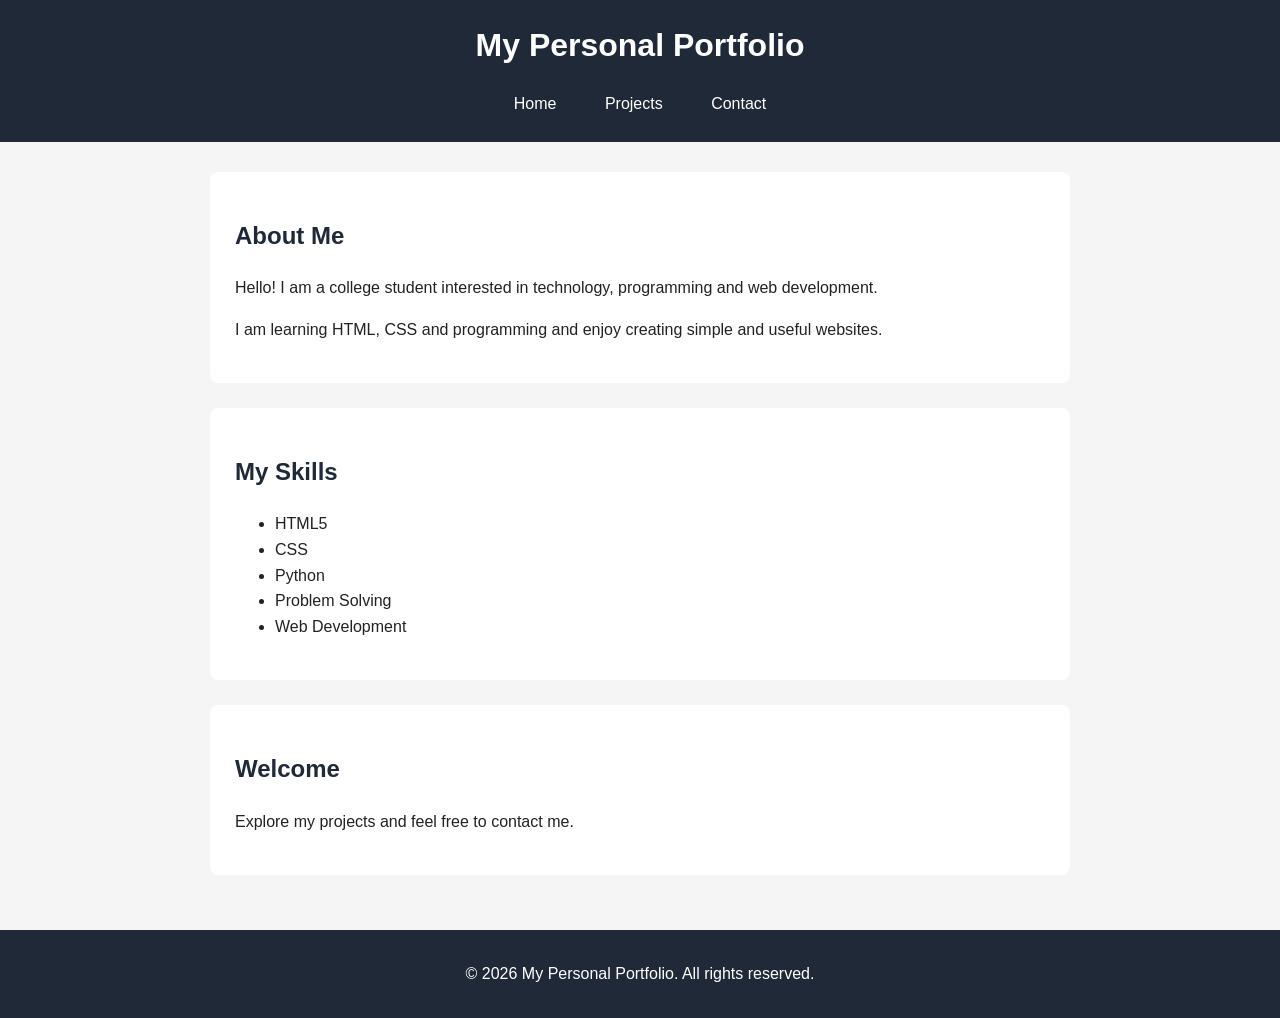
==== index.html @ 2b4502a0 "Add files via upload" ====
<!DOCTYPE html>
<html lang="en">

<head>
    <meta charset="UTF-8">
    <meta name="viewport" content="width=device-width, initial-scale=1.0">

    <title>My Portfolio | Home</title>
    <meta name="description" content="Personal portfolio website showcasing my skills, projects and contact information.">
    <meta name="author" content="Rashmika">

    <link rel="stylesheet" href="style.css">
</head>

<body>

    <header>
        <h1>My Personal Portfolio</h1>

        <nav aria-label="Main navigation">
            <ul>
                <li><a href="index.html" aria-current="page">Home</a></li>
                <li><a href="projects.html">Projects</a></li>
                <li><a href="contact.html">Contact</a></li>
            </ul>
        </nav>
    </header>

    <main>

        <section id="about">
            <h2>About Me</h2>

            <p>
                Hello! I am a college student interested in technology,
                programming and web development.
            </p>

            <p>
                I am learning HTML, CSS and programming and enjoy
                creating simple and useful websites.
            </p>
        </section>

        <section id="skills">
            <h2>My Skills</h2>

            <ul>
                <li>HTML5</li>
                <li>CSS</li>
                <li>Python</li>
                <li>Problem Solving</li>
                <li>Web Development</li>
            </ul>
        </section>

        <section id="welcome">
            <h2>Welcome</h2>

            <p>
                Explore my projects and feel free to contact me.
            </p>
        </section>

    </main>

    <footer>
        <p>&copy; 2026 My Personal Portfolio. All rights reserved.</p>
    </footer>

</body>
</html>
---- style.css ----
/* General styling */

* {
    box-sizing: border-box;
}

html {
    scroll-behavior: smooth;
}

body {
    font-family: Arial, sans-serif;
    line-height: 1.6;
    margin: 0;
    background-color: #f5f5f5;
    color: #222;
}

/* Header */

header {
    background-color: #1f2937;
    color: white;
    padding: 20px;
    text-align: center;
}

header h1 {
    margin: 0 0 15px;
}

/* Navigation */

nav ul {
    list-style: none;
    padding: 0;
    margin: 0;
}

nav li {
    display: inline-block;
    margin: 5px 10px;
}

nav a {
    color: white;
    text-decoration: none;
    padding: 8px 12px;
}

nav a:hover,
nav a:focus {
    text-decoration: underline;
}

/* Main content */

main {
    max-width: 900px;
    margin: auto;
    padding: 30px 20px;
}

section {
    background-color: white;
    padding: 25px;
    margin-bottom: 25px;
    border-radius: 8px;
}

h2 {
    color: #1f2937;
}

article {
    border-left: 4px solid #1f2937;
    padding: 10px 20px;
    margin: 20px 0;
}

/* Form */

form {
    max-width: 600px;
}

label {
    display: block;
    font-weight: bold;
    margin-bottom: 5px;
}

input,
textarea {
    width: 100%;
    padding: 10px;
    border: 1px solid #777;
    border-radius: 4px;
    font-size: 16px;
}

textarea {
    resize: vertical;
}

button {
    background-color: #1f2937;
    color: white;
    padding: 12px 20px;
    border: none;
    border-radius: 5px;
    cursor: pointer;
    font-size: 16px;
}

button:hover,
button:focus {
    background-color: #374151;
}

/* Keyboard accessibility */

a:focus,
input:focus,
textarea:focus,
button:focus {
    outline: 3px solid #f59e0b;
    outline-offset: 2px;
}

/* Footer */

footer {
    background-color: #1f2937;
    color: white;
    text-align: center;
    padding: 15px;
}
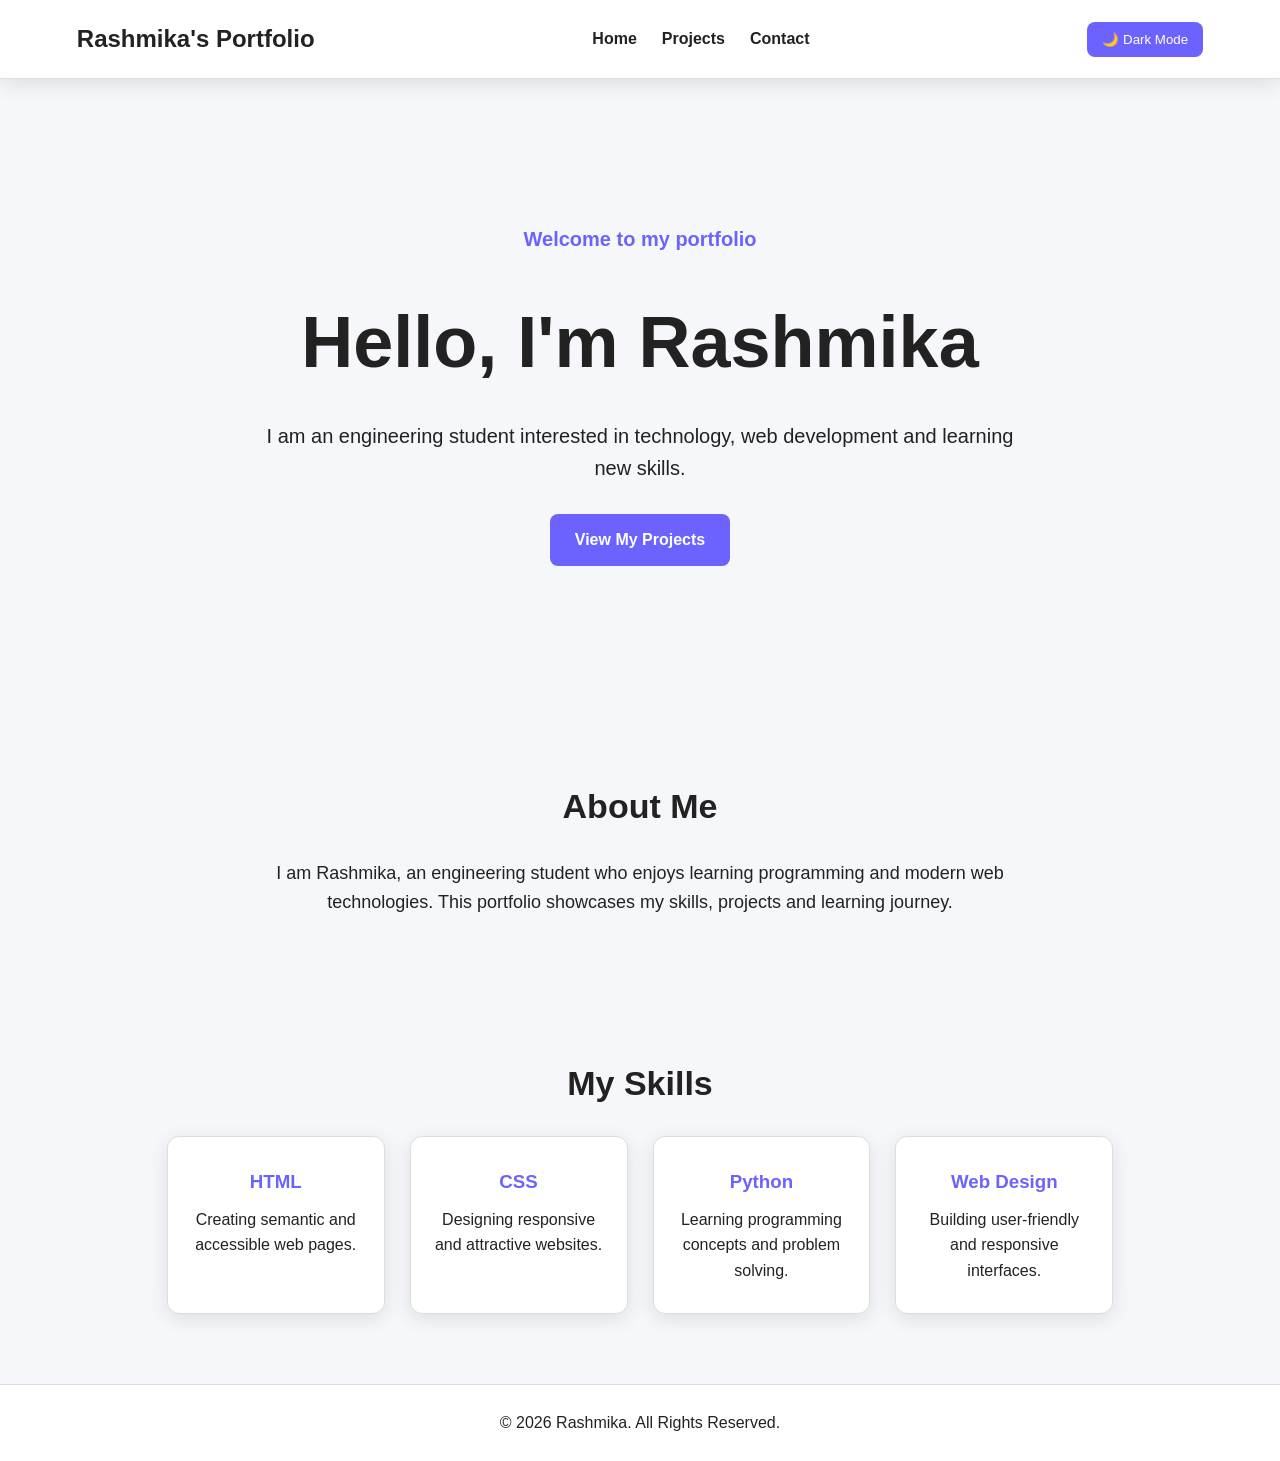
==== commit 2f2cc56a: "Add files via upload" ====
--- a/index.html
+++ b/index.html
@@ -6,7 +6,10 @@
     <meta name="viewport" content="width=device-width, initial-scale=1.0">
 
     <title>My Portfolio | Home</title>
-    <meta name="description" content="Personal portfolio website showcasing my skills, projects and contact information.">
+
+    <meta name="description"
+        content="Personal portfolio website showcasing Rashmika's skills, projects and contact information.">
+
     <meta name="author" content="Rashmika">
 
     <link rel="stylesheet" href="style.css">
@@ -14,8 +17,9 @@
 
 <body>
 
-    <header>
-        <h1>My Personal Portfolio</h1>
+    <header class="navbar">
+
+        <h1>Rashmika's Portfolio</h1>
 
         <nav aria-label="Main navigation">
             <ul>
@@ -24,49 +28,72 @@
                 <li><a href="contact.html">Contact</a></li>
             </ul>
         </nav>
+
+        <button id="themeToggle" type="button">🌙 Dark Mode</button>
+
     </header>
 
     <main>
 
-        <section id="about">
+        <section class="hero">
+            <div class="hero-content">
+                <p class="tagline">Welcome to my portfolio</p>
+
+                <h2>Hello, I'm Rashmika</h2>
+
+                <p>
+                    I am an engineering student interested in technology,
+                    web development and learning new skills.
+                </p>
+
+                <a class="button" href="projects.html">View My Projects</a>
+            </div>
+        </section>
+
+        <section class="about section">
             <h2>About Me</h2>
 
             <p>
-                Hello! I am a college student interested in technology,
-                programming and web development.
-            </p>
-
-            <p>
-                I am learning HTML, CSS and programming and enjoy
-                creating simple and useful websites.
+                I am Rashmika, an engineering student who enjoys learning
+                programming and modern web technologies. This portfolio
+                showcases my skills, projects and learning journey.
             </p>
         </section>
 
-        <section id="skills">
+        <section class="skills section">
             <h2>My Skills</h2>
 
-            <ul>
-                <li>HTML5</li>
-                <li>CSS</li>
-                <li>Python</li>
-                <li>Problem Solving</li>
-                <li>Web Development</li>
-            </ul>
-        </section>
+            <div class="skills-grid">
+                <article class="skill-card">
+                    <h3>HTML</h3>
+                    <p>Creating semantic and accessible web pages.</p>
+                </article>
 
-        <section id="welcome">
-            <h2>Welcome</h2>
+                <article class="skill-card">
+                    <h3>CSS</h3>
+                    <p>Designing responsive and attractive websites.</p>
+                </article>
 
-            <p>
-                Explore my projects and feel free to contact me.
-            </p>
+                <article class="skill-card">
+                    <h3>Python</h3>
+                    <p>Learning programming concepts and problem solving.</p>
+                </article>
+
+                <article class="skill-card">
+                    <h3>Web Design</h3>
+                    <p>Building user-friendly and responsive interfaces.</p>
+                </article>
+            </div>
         </section>
 
     </main>
 
     <footer>
-        <p>&copy; 2026 My Personal Portfolio. All rights reserved.</p>
+        <p>&copy; 2026 Rashmika. All Rights Reserved.</p>
     </footer>
 
+    <script src="script.js"></script>
+
 </body>
+
 </html>
--- a/style.css
+++ b/style.css
@@ -1,6 +1,26 @@
-/* General styling */
+:root {
+    --background: #f5f7fb;
+    --surface: #ffffff;
+    --text: #222222;
+    --primary: #6c63ff;
+    --secondary: #4f46e5;
+    --border: #dddddd;
+    --shadow: 0 5px 20px rgba(0, 0, 0, 0.1);
+}
+
+.dark-mode {
+    --background: #121212;
+    --surface: #1e1e1e;
+    --text: #f5f5f5;
+    --primary: #8b85ff;
+    --secondary: #6c63ff;
+    --border: #444444;
+    --shadow: 0 5px 20px rgba(0, 0, 0, 0.4);
+}
 
 * {
+    margin: 0;
+    padding: 0;
     box-sizing: border-box;
 }
 
@@ -10,129 +30,300 @@
 
 body {
     font-family: Arial, sans-serif;
+    background: var(--background);
+    color: var(--text);
     line-height: 1.6;
-    margin: 0;
-    background-color: #f5f5f5;
-    color: #222;
-}
-
-/* Header */
-
-header {
-    background-color: #1f2937;
+    transition: background 0.3s ease, color 0.3s ease;
+}
+
+/* Flexbox navigation */
+
+.navbar {
+    display: flex;
+    justify-content: space-between;
+    align-items: center;
+    gap: 20px;
+    padding: 20px 6%;
+    background: var(--surface);
+    border-bottom: 1px solid var(--border);
+    box-shadow: var(--shadow);
+    position: sticky;
+    top: 0;
+    z-index: 1000;
+}
+
+.navbar h1 {
+    font-size: 24px;
+}
+
+nav ul {
+    display: flex;
+    list-style: none;
+    gap: 25px;
+}
+
+nav a {
+    color: var(--text);
+    text-decoration: none;
+    font-weight: bold;
+}
+
+nav a:hover {
+    color: var(--primary);
+}
+
+/* Dark mode button */
+
+#themeToggle {
+    border: none;
+    background: var(--primary);
     color: white;
-    padding: 20px;
-    text-align: center;
-}
-
-header h1 {
-    margin: 0 0 15px;
-}
-
-/* Navigation */
-
-nav ul {
-    list-style: none;
-    padding: 0;
-    margin: 0;
-}
-
-nav li {
+    padding: 10px 15px;
+    border-radius: 8px;
+    cursor: pointer;
+}
+
+#themeToggle:hover {
+    background: var(--secondary);
+}
+
+/* Hero section */
+
+.hero {
+    min-height: 70vh;
+    display: flex;
+    justify-content: center;
+    align-items: center;
+    text-align: center;
+    padding: 60px 6%;
+}
+
+.hero-content {
+    max-width: 750px;
+}
+
+.tagline {
+    color: var(--primary);
+    font-weight: bold;
+    font-size: 18px;
+    margin-bottom: 10px;
+}
+
+.hero h2 {
+    font-size: clamp(40px, 7vw, 72px);
+    margin-bottom: 20px;
+}
+
+.hero p {
+    font-size: 20px;
+    margin-bottom: 30px;
+}
+
+/* Buttons */
+
+.button {
     display: inline-block;
-    margin: 5px 10px;
-}
-
-nav a {
+    background: var(--primary);
     color: white;
+    padding: 13px 25px;
+    border-radius: 8px;
     text-decoration: none;
-    padding: 8px 12px;
-}
-
-nav a:hover,
-nav a:focus {
-    text-decoration: underline;
-}
-
-/* Main content */
-
-main {
-    max-width: 900px;
+    font-weight: bold;
+}
+
+.button:hover {
+    background: var(--secondary);
+}
+
+/* Sections */
+
+.section {
+    max-width: 1100px;
     margin: auto;
+    padding: 70px 6%;
+}
+
+.section h2 {
+    text-align: center;
+    font-size: 34px;
+    margin-bottom: 25px;
+}
+
+.about p {
+    max-width: 800px;
+    margin: auto;
+    text-align: center;
+    font-size: 18px;
+}
+
+/* CSS Grid */
+
+.skills-grid {
+    display: grid;
+    grid-template-columns: repeat(4, 1fr);
+    gap: 25px;
+}
+
+.skill-card {
+    background: var(--surface);
     padding: 30px 20px;
-}
-
-section {
-    background-color: white;
-    padding: 25px;
-    margin-bottom: 25px;
+    border: 1px solid var(--border);
+    border-radius: 12px;
+    text-align: center;
+    box-shadow: var(--shadow);
+}
+
+.skill-card h3 {
+    color: var(--primary);
+    margin-bottom: 10px;
+}
+
+/* Projects */
+
+.projects-section {
+    max-width: 1100px;
+    margin: auto;
+    padding: 70px 6%;
+}
+
+.projects-grid {
+    display: grid;
+    grid-template-columns: repeat(3, 1fr);
+    gap: 25px;
+}
+
+.project-card {
+    background: var(--surface);
+    padding: 30px;
+    border: 1px solid var(--border);
+    border-radius: 12px;
+    box-shadow: var(--shadow);
+}
+
+.project-card h3 {
+    color: var(--primary);
+    margin-bottom: 15px;
+}
+
+.project-card p {
+    margin-bottom: 20px;
+}
+
+/* Contact */
+
+.contact-section {
+    max-width: 800px;
+    margin: auto;
+    padding: 70px 6%;
+}
+
+.contact-form {
+    background: var(--surface);
+    padding: 35px;
+    border-radius: 12px;
+    box-shadow: var(--shadow);
+}
+
+.form-group {
+    display: flex;
+    flex-direction: column;
+    margin-bottom: 20px;
+}
+
+.form-group label {
+    margin-bottom: 8px;
+    font-weight: bold;
+}
+
+.form-group input,
+.form-group textarea {
+    padding: 12px;
+    border: 1px solid var(--border);
     border-radius: 8px;
-}
-
-h2 {
-    color: #1f2937;
-}
-
-article {
-    border-left: 4px solid #1f2937;
-    padding: 10px 20px;
-    margin: 20px 0;
-}
-
-/* Form */
-
-form {
-    max-width: 600px;
-}
-
-label {
-    display: block;
-    font-weight: bold;
-    margin-bottom: 5px;
-}
-
-input,
-textarea {
-    width: 100%;
-    padding: 10px;
-    border: 1px solid #777;
-    border-radius: 4px;
+    background: var(--background);
+    color: var(--text);
     font-size: 16px;
 }
 
-textarea {
+.form-group textarea {
+    min-height: 150px;
     resize: vertical;
 }
 
-button {
-    background-color: #1f2937;
+.submit-button {
+    border: none;
+    background: var(--primary);
     color: white;
-    padding: 12px 20px;
-    border: none;
-    border-radius: 5px;
+    padding: 13px 25px;
+    border-radius: 8px;
     cursor: pointer;
     font-size: 16px;
-}
-
-button:hover,
-button:focus {
-    background-color: #374151;
-}
-
-/* Keyboard accessibility */
-
-a:focus,
-input:focus,
-textarea:focus,
-button:focus {
-    outline: 3px solid #f59e0b;
-    outline-offset: 2px;
+    font-weight: bold;
 }
 
 /* Footer */
 
 footer {
-    background-color: #1f2937;
-    color: white;
-    text-align: center;
-    padding: 15px;
+    text-align: center;
+    padding: 25px;
+    background: var(--surface);
+    border-top: 1px solid var(--border);
+}
+
+/* Tablet */
+
+@media (max-width: 900px) {
+
+    .skills-grid {
+        grid-template-columns: repeat(2, 1fr);
+    }
+
+    .projects-grid {
+        grid-template-columns: repeat(2, 1fr);
+    }
+
+    .navbar {
+        flex-wrap: wrap;
+        justify-content: center;
+    }
+}
+
+/* Mobile */
+
+@media (max-width: 600px) {
+
+    .navbar {
+        flex-direction: column;
+        padding: 15px;
+    }
+
+    nav ul {
+        flex-direction: column;
+        text-align: center;
+        gap: 10px;
+    }
+
+    .skills-grid,
+    .projects-grid {
+        grid-template-columns: 1fr;
+    }
+
+    .hero {
+        min-height: 60vh;
+        padding: 40px 5%;
+    }
+
+    .hero h2 {
+        font-size: 42px;
+    }
+
+    .hero p {
+        font-size: 17px;
+    }
+
+    .section,
+    .projects-section,
+    .contact-section {
+        padding: 50px 5%;
+    }
 }
